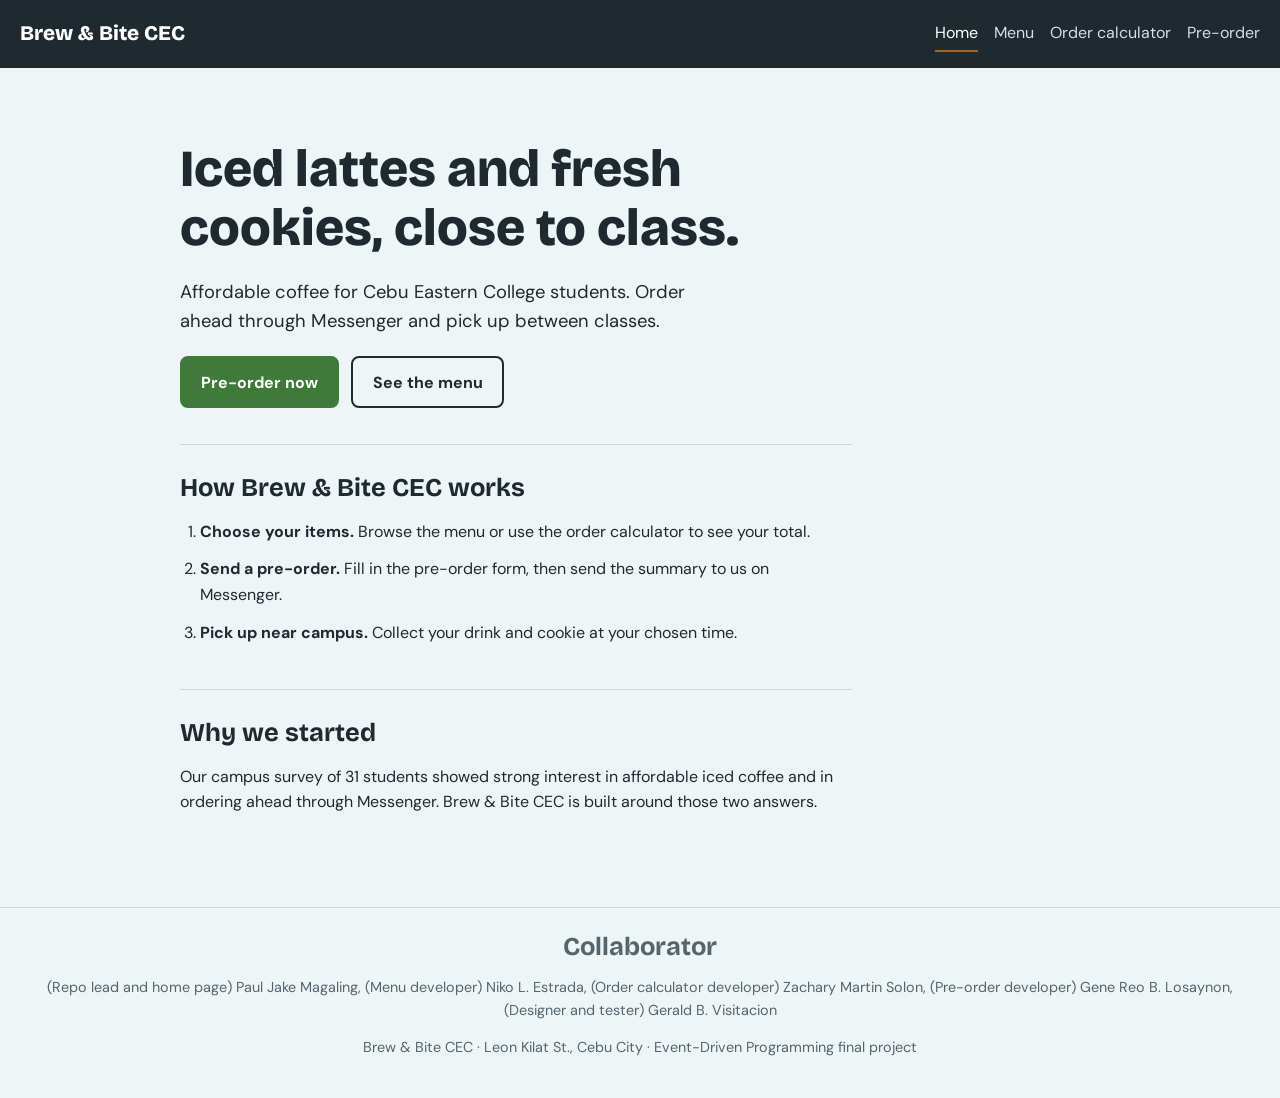
==== index.html @ 13ae2587 "Add starter project files" ====
<!DOCTYPE html>
<html lang="en">
<head>
  <meta charset="UTF-8">
  <meta name="viewport" content="width=device-width, initial-scale=1">
  <title>Home | Brew & Bite CEC</title>
  <link rel="preconnect" href="https://fonts.googleapis.com">
  <link rel="preconnect" href="https://fonts.gstatic.com" crossorigin>
  <link href="https://fonts.googleapis.com/css2?family=Bricolage+Grotesque:wght@600;800&family=DM+Sans:wght@400;500;700&display=swap" rel="stylesheet">
  <link rel="stylesheet" href="https://pyscript.net/releases/2024.11.1/core.css">
  <script type="module" src="https://pyscript.net/releases/2024.11.1/core.js"></script>
  <link rel="stylesheet" href="style.css">
</head>
<body>
  <header class="site-header">
    <a class="brand" href="index.html">Brew &amp; Bite CEC</a>
    <nav aria-label="Main">
      <a href="index.html" aria-current="page">Home</a>
      <a href="menu.html">Menu</a>
      <a href="order.html">Order calculator</a>
      <a href="preorder.html">Pre-order</a>
    </nav>
  </header>
  <main>
    <section class="hero">
      <h1>Iced lattes and fresh cookies, close to class.</h1>
      <p>Affordable coffee for Cebu Eastern College students. Order ahead through Messenger and pick up between classes.</p>
      <div class="hero-actions">
        <a class="btn primary" href="preorder.html">Pre-order now</a>
        <a class="btn" href="menu.html">See the menu</a>
      </div>
    </section>

    <section class="band">
      <h2>How Brew &amp; Bite CEC works</h2>
      <ol class="steps">
        <li><strong>Choose your items.</strong> Browse the menu or use the order calculator to see your total.</li>
        <li><strong>Send a pre-order.</strong> Fill in the pre-order form, then send the summary to us on Messenger.</li>
        <li><strong>Pick up near campus.</strong> Collect your drink and cookie at your chosen time.</li>
      </ol>
    </section>

    <section class="band">
      <h2>Why we started</h2>
      <p>Our campus survey of 31 students showed strong interest in affordable iced coffee and in ordering ahead through Messenger. Brew &amp; Bite CEC is built around those two answers.</p>
    </section>

    
  </main>
  <footer class="site-footer">
    
    
      <h2>Collaborator</h2>
      <p>(Repo lead and home page) Paul Jake Magaling, (Menu developer) Niko L. Estrada, (Order calculator developer) Zachary Martin Solon, (Pre-order developer) Gene Reo B. Losaynon, (Designer and tester) Gerald B. Visitacion

      </p>
    <p>Brew &amp; Bite CEC · Leon Kilat St., Cebu City · Event-Driven Programming final project</p>
  </footer>
</body></html>
---- style.css ----
/* Member 5: styling. Palette: frost, cold brew, matcha, caramel. */
:root {
  --frost: #eef5f7;
  --paper: #ffffff;
  --brew: #1f2a30;
  --muted: #55656d;
  --matcha: #3f7a3a;
  --matcha-dark: #2f5e2b;
  --caramel: #a8651a;
  --line: #c9d8de;
  --error: #b3261e;
}
* { box-sizing: border-box; }
html { scroll-behavior: smooth; }
body {
  margin: 0; background: var(--frost); color: var(--brew);
  font-family: "DM Sans", system-ui, sans-serif; line-height: 1.6;
}
h1, h2, h3, .brand { font-family: "Bricolage Grotesque", system-ui, sans-serif; line-height: 1.15; }
a { color: var(--matcha-dark); }
:focus-visible { outline: 3px solid var(--caramel); outline-offset: 2px; }

.site-header {
  display: flex; flex-wrap: wrap; gap: .5rem 1.5rem; align-items: center;
  justify-content: space-between; padding: 1rem 1.25rem;
  background: var(--brew);
}
.brand { color: #fff; text-decoration: none; font-size: 1.3rem; font-weight: 800; }
.site-header nav { display: flex; flex-wrap: wrap; gap: .25rem 1rem; }
.site-header nav a { color: #cfe0e6; text-decoration: none; padding: .25rem 0; }
.site-header nav a[aria-current="page"] { color: #fff; border-bottom: 2px solid var(--caramel); }

main { max-width: 960px; margin: 0 auto; padding: 2rem 1.25rem 3rem; }
main.narrow { max-width: 640px; }
h1 { font-size: clamp(2rem, 6vw, 3.25rem); font-weight: 800; margin: 0 0 1rem; }
h2 { font-size: 1.6rem; margin: 0 0 .75rem; }
.muted { color: var(--muted); }

.hero { padding: 2.5rem 0 1rem; max-width: 40rem; }
.hero p { font-size: 1.15rem; max-width: 34rem; }
.hero-actions { display: flex; flex-wrap: wrap; gap: .75rem; margin: 1.25rem 0; }
.band { border-top: 1px solid var(--line); padding: 1.75rem 0; max-width: 42rem; }
.steps { padding-left: 1.25rem; display: grid; gap: .75rem; }

.btn {
  display: inline-block; font: inherit; font-weight: 700; cursor: pointer;
  padding: .7rem 1.2rem; border-radius: 8px; text-decoration: none;
  border: 2px solid var(--brew); background: transparent; color: var(--brew);
}
.btn:hover { background: #dfeaee; }
.btn.primary { background: var(--matcha); border-color: var(--matcha); color: #fff; }
.btn.primary:hover { background: var(--matcha-dark); border-color: var(--matcha-dark); }

.filters { display: flex; flex-wrap: wrap; gap: .5rem; margin-bottom: .5rem; }
.filter-btn {
  font: inherit; cursor: pointer; padding: .45rem 1rem; border-radius: 999px;
  border: 2px solid var(--line); background: var(--paper); color: var(--brew);
}
.filter-btn.active { background: var(--brew); border-color: var(--brew); color: #fff; }

.menu-grid { display: grid; grid-template-columns: repeat(auto-fill, minmax(250px, 1fr)); gap: 1rem; margin-top: 1rem; }
.menu-item { background: var(--paper); border: 1px solid var(--line); border-radius: 10px; padding: 1.1rem; display: flex; flex-direction: column; gap: .35rem; }
.menu-item h3 { margin: 0; font-size: 1.2rem; }
.menu-item p { margin: 0; color: var(--muted); flex: 1; }
.price { font-weight: 700; color: var(--caramel); }

.order-list { display: grid; gap: .5rem; margin: 1rem 0; }
.order-row { display: flex; align-items: center; justify-content: space-between; gap: 1rem; background: var(--paper); border: 1px solid var(--line); border-radius: 8px; padding: .6rem .9rem; }
.order-row label { display: flex; flex-direction: column; flex: 1; }
.order-row .name { font-weight: 500; }
.order-row input { width: 5rem; }

.field { display: grid; gap: .3rem; margin-bottom: 1rem; font-weight: 500; }
input[type="text"], input[type="number"], select, textarea {
  font: inherit; padding: .6rem .7rem; border: 1px solid var(--muted); border-radius: 6px; background: var(--paper); color: var(--brew);
}
.check { display: flex; gap: .5rem; align-items: center; margin: 1rem 0; }

.totals { margin: 1rem 0; background: var(--paper); border: 1px solid var(--line); border-radius: 8px; padding: .75rem 1rem; }
.totals div { display: flex; justify-content: space-between; padding: .2rem 0; }
.totals dt, .totals dd { margin: 0; }
.totals .grand { border-top: 1px solid var(--line); margin-top: .35rem; padding-top: .5rem; font-weight: 700; font-size: 1.15rem; }

.estimate { font-weight: 700; color: var(--caramel); }
.msg { min-height: 1.4em; margin: .25rem 0 .5rem; }
.msg.error { color: var(--error); font-weight: 500; }
.receipt { background: var(--paper); border: 2px solid var(--matcha); border-radius: 10px; padding: 1rem 1.25rem; margin-top: 1.25rem; }
.receipt[hidden] { display: none; }
.receipt h3 { margin-top: 0; }
.receipt-total { font-weight: 700; }

.site-footer { text-align: center; padding: 1.5rem 1rem; color: var(--muted); font-size: .9rem; border-top: 1px solid var(--line); }

@media (prefers-reduced-motion: reduce) { html { scroll-behavior: auto; } }
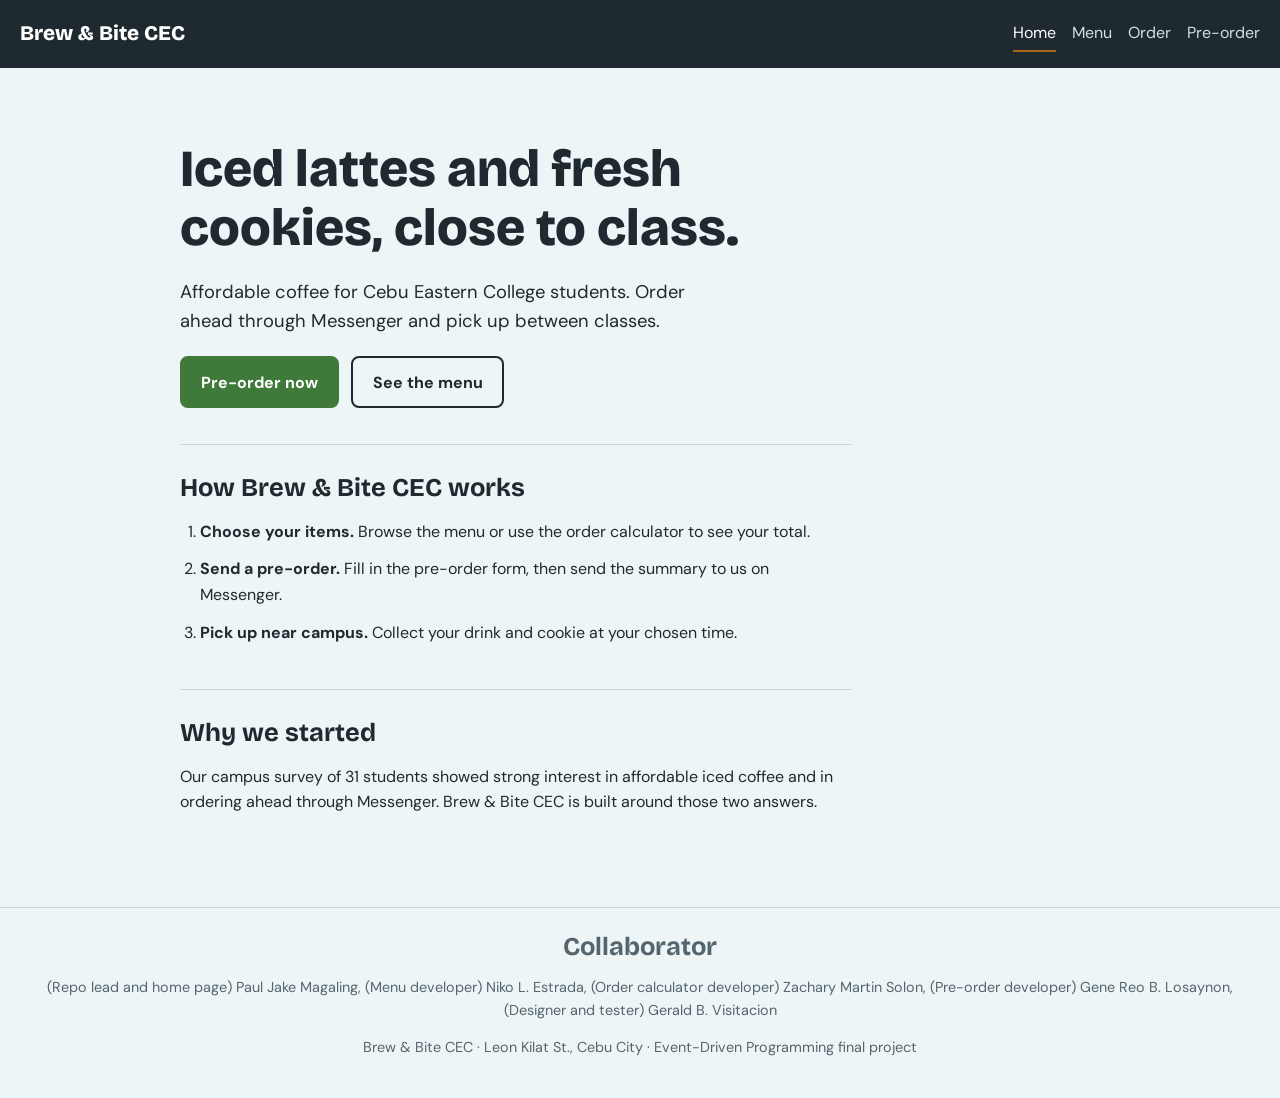
==== commit 4030cae9: "erased the calculator on the order page" ====
--- a/index.html
+++ b/index.html
@@ -17,7 +17,7 @@
     <nav aria-label="Main">
       <a href="index.html" aria-current="page">Home</a>
       <a href="menu.html">Menu</a>
-      <a href="order.html">Order calculator</a>
+      <a href="order.html">Order </a>
       <a href="preorder.html">Pre-order</a>
     </nav>
   </header>
